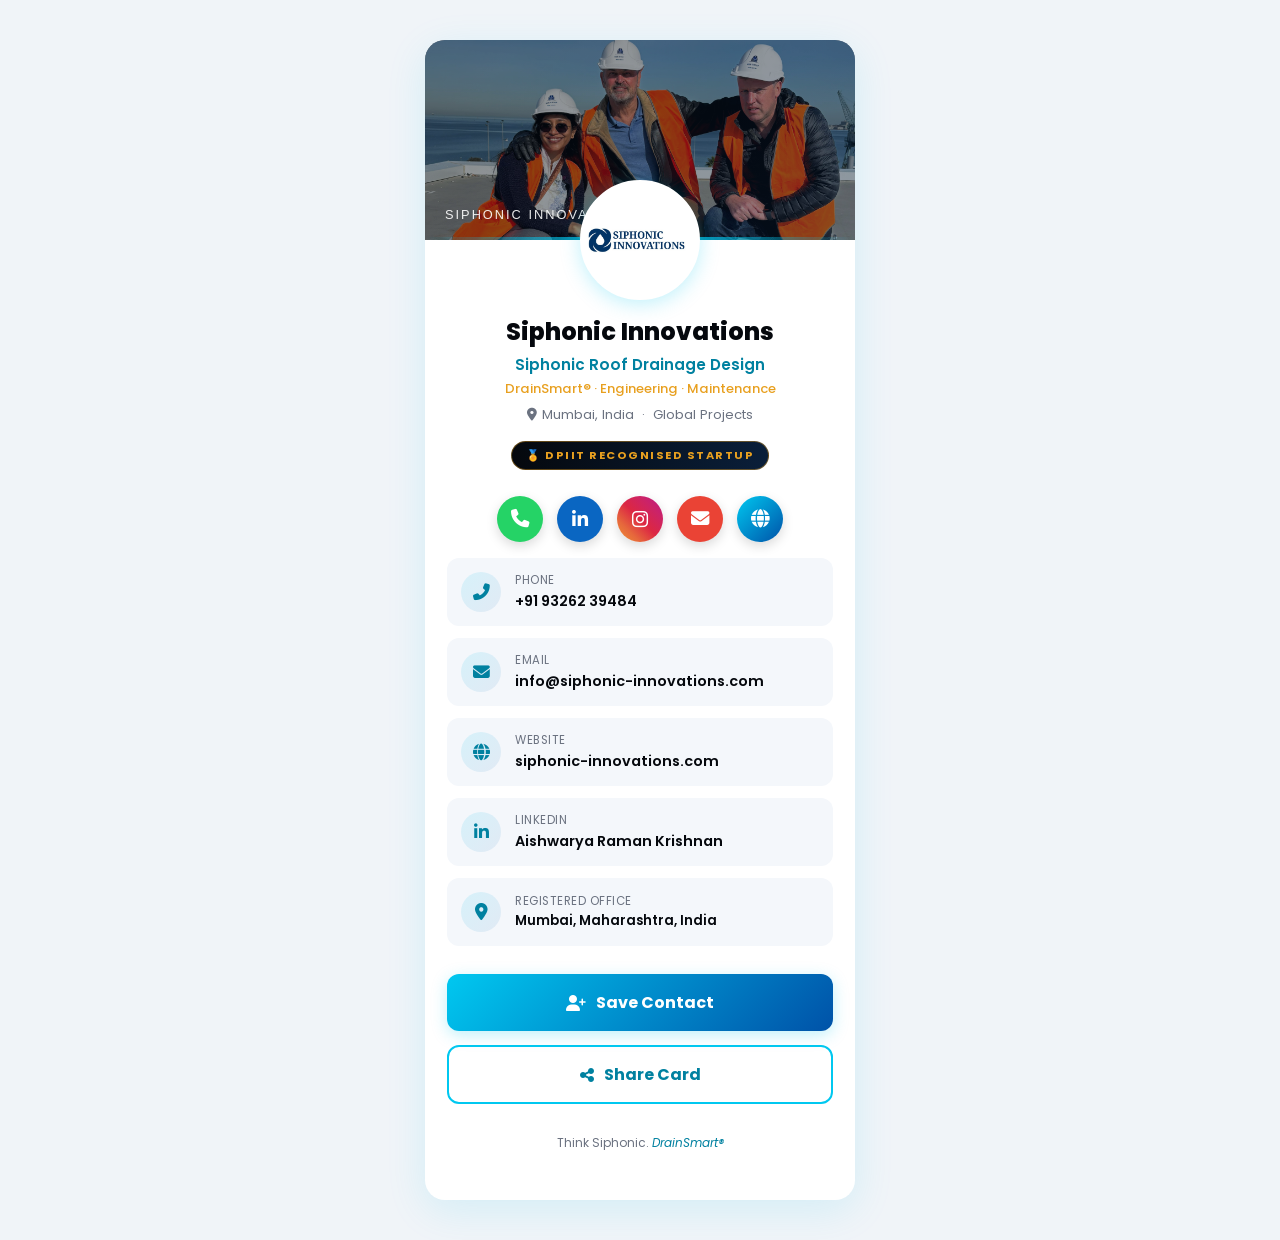
==== digital-card/index.html @ 970fdbce "UPDATED DIGITAL CARD AND CLIENT CHANGES" ====
<!DOCTYPE html>
<html lang="en">

<head>
    <meta charset="UTF-8">
    <meta name="viewport" content="width=device-width, initial-scale=1.0, maximum-scale=1.0, user-scalable=no">
    <title>Siphonic Innovations — Digital Card</title>
    <meta name="description" content="Siphonic Innovations LLP — Siphonic Roof Drainage Design & DrainSmart® Software. Connect with Aishwarya Raman Krishnan.">

    <!-- Google Fonts -->
    <link rel="preconnect" href="https://fonts.googleapis.com">
    <link rel="preconnect" href="https://fonts.gstatic.com" crossorigin>
    <link href="https://fonts.googleapis.com/css2?family=Poppins:wght@400;500;600;700;800&display=swap" rel="stylesheet">

    <!-- FontAwesome -->
    <link rel="stylesheet" href="https://cdnjs.cloudflare.com/ajax/libs/font-awesome/6.4.0/css/all.min.css">

    <style>
        :root {
            --cyan: #00C8F0;
            --gold: #E8A020;
            --navy: #05080D;
            --surface: #0E1824;
            --white: #FFFFFF;
            --muted: #7A94B0;
            --bg-body: #f0f4f8;
            --text-main: #1f2937;
            --text-muted: #6b7280;

            /* Social */
            --whatsapp: #25D366;
            --instagram: #E1306C;
            --linkedin: #0a66c2;
            --email: #EA4335;
            --website: #00C8F0;
        }

        * {
            margin: 0;
            padding: 0;
            box-sizing: border-box;
            font-family: 'Poppins', sans-serif;
            -webkit-tap-highlight-color: transparent;
        }

        body {
            background-color: var(--bg-body);
            color: var(--text-main);
            display: flex;
            justify-content: center;
            align-items: flex-start;
            min-height: 100vh;
        }

        .card-container {
            width: 100%;
            max-width: 430px;
            background-color: var(--white);
            min-height: 100vh;
            position: relative;
            box-shadow: 0 0 20px rgba(0, 0, 0, 0.05);
            padding-bottom: 48px;
        }

        @media (min-width: 431px) {
            body {
                align-items: center;
                padding: 40px 20px;
            }

            .card-container {
                min-height: auto;
                border-radius: 20px;
                overflow: hidden;
                box-shadow: 0 10px 40px rgba(0, 200, 240, 0.12);
            }
        }

        /* ── COVER BANNER ── */
        .cover-banner {
            height: 200px;
            background: linear-gradient(135deg, #05080D 0%, #0a1f3a 100%);
            position: relative;
            overflow: hidden;
        }

        .cover-image {
            width: 100%;
            height: 100%;
            object-fit: cover;
            object-position: center 30%;
            position: absolute;
            top: 0;
            left: 0;
            z-index: 0;
            opacity: 0.55;
        }

        /* Cyan accent line at bottom */
        .cover-banner::after {
            content: '';
            position: absolute;
            bottom: 0;
            left: 0;
            width: 100%;
            height: 3px;
            background: linear-gradient(90deg, transparent, var(--cyan), transparent);
            z-index: 2;
        }

        /* Company name watermark on cover */
        .cover-brand {
            position: absolute;
            bottom: 18px;
            left: 20px;
            z-index: 2;
            color: rgba(255,255,255,0.9);
            font-family: 'Syne', sans-serif;
            font-size: 0.8rem;
            letter-spacing: 2px;
            text-transform: uppercase;
        }

        /* ── PROFILE PHOTO ── */
        .profile-container {
            position: relative;
            display: flex;
            justify-content: center;
            margin-top: -60px;
            z-index: 2;
        }

        .profile-photo {
            width: 120px;
            height: 120px;
            border-radius: 50%;
            border: 4px solid var(--white);
            background-color: var(--white);
            object-fit: contain;
            box-shadow: 0 4px 20px rgba(0, 200, 240, 0.25);
        }

        /* ── INFO ── */
        .info-section {
            text-align: center;
            padding: 14px 25px 6px;
        }

        .name {
            font-family: 'Poppins', sans-serif;
            font-size: 1.5rem;
            font-weight: 800;
            color: var(--navy);
            margin-bottom: 4px;
        }

        .title {
            font-size: 0.95rem;
            font-weight: 600;
            color: var(--cyan);
            color: #0081a0;
            margin-bottom: 3px;
        }

        .subtitle {
            font-size: 0.82rem;
            color: var(--gold);
            font-weight: 500;
            margin-bottom: 4px;
        }

        .location {
            font-size: 0.82rem;
            color: var(--text-muted);
            display: flex;
            align-items: center;
            justify-content: center;
            gap: 5px;
            margin-top: 6px;
        }

        /* ── DPIIT BADGE ── */
        .badge-row {
            display: flex;
            justify-content: center;
            margin: 10px 0 4px;
        }

        .dpiit-badge {
            background: linear-gradient(90deg, #05080D, #0a1f3a);
            color: var(--gold);
            font-size: 0.7rem;
            font-weight: 700;
            letter-spacing: 1.5px;
            padding: 5px 14px;
            border-radius: 20px;
            border: 1px solid rgba(232, 160, 32, 0.4);
            text-transform: uppercase;
        }

        /* ── SOCIAL ICONS ROW ── */
        .actions-row {
            display: flex;
            justify-content: center;
            gap: 14px;
            padding: 22px 25px 10px;
        }

        .action-btn {
            width: 46px;
            height: 46px;
            border-radius: 50%;
            display: flex;
            align-items: center;
            justify-content: center;
            color: var(--white);
            font-size: 1.15rem;
            text-decoration: none;
            transition: transform 0.2s ease, box-shadow 0.2s ease;
            box-shadow: 0 4px 12px rgba(0,0,0,0.15);
        }

        .action-btn:active {
            transform: scale(0.94);
        }

        .btn-wa   { background-color: #25D366; }
        .btn-li   { background-color: var(--linkedin); }
        .btn-ig   { background: linear-gradient(45deg,#f09433,#e6683c,#dc2743,#cc2366,#bc1888); }
        .btn-email { background-color: #EA4335; }
        .btn-web  { background: linear-gradient(135deg, #00C8F0, #0052a8); }

        /* ── CONTACT LIST ── */
        .contact-list {
            padding: 6px 22px 0;
            display: flex;
            flex-direction: column;
            gap: 12px;
        }

        .contact-item {
            display: flex;
            align-items: center;
            gap: 14px;
            padding: 14px;
            background-color: #f4f7fb;
            border-radius: 12px;
            text-decoration: none;
            color: var(--text-main);
            transition: background-color 0.2s ease;
        }

        .contact-item:active {
            background-color: #e5e7eb;
        }

        .contact-icon {
            width: 40px;
            height: 40px;
            border-radius: 50%;
            background: linear-gradient(135deg, rgba(0,200,240,0.12), rgba(0,82,168,0.08));
            color: #0081a0;
            display: flex;
            align-items: center;
            justify-content: center;
            font-size: 1.05rem;
            flex-shrink: 0;
        }

        .contact-text {
            display: flex;
            flex-direction: column;
        }

        .contact-label {
            font-size: 0.72rem;
            color: var(--text-muted);
            margin-bottom: 2px;
            text-transform: uppercase;
            letter-spacing: 0.5px;
        }

        .contact-value {
            font-size: 0.9rem;
            font-weight: 600;
            color: var(--navy);
        }

        /* ── ACTION BUTTONS ── */
        .primary-actions {
            padding: 28px 22px 0;
            display: flex;
            flex-direction: column;
            gap: 14px;
        }

        .btn-save {
            width: 100%;
            padding: 16px;
            border-radius: 12px;
            border: none;
            background: linear-gradient(135deg, #00C8F0, #0052a8);
            color: var(--white);
            font-size: 1rem;
            font-weight: 700;
            display: flex;
            align-items: center;
            justify-content: center;
            gap: 10px;
            cursor: pointer;
            box-shadow: 0 4px 16px rgba(0, 200, 240, 0.25);
            transition: transform 0.2s ease, box-shadow 0.2s ease;
        }

        .btn-save:hover,
        .btn-save:active {
            transform: scale(0.99);
            box-shadow: 0 6px 22px rgba(0, 200, 240, 0.35);
        }

        .btn-share {
            width: 100%;
            padding: 15px;
            border-radius: 12px;
            border: 2px solid #00C8F0;
            background-color: transparent;
            color: #0081a0;
            font-size: 1rem;
            font-weight: 700;
            display: flex;
            align-items: center;
            justify-content: center;
            gap: 10px;
            cursor: pointer;
            transition: background-color 0.2s ease, transform 0.2s ease;
        }

        .btn-share:hover,
        .btn-share:active {
            transform: scale(0.99);
            background-color: rgba(0, 200, 240, 0.07);
        }

        /* ── FOOTER ── */
        .card-footer {
            text-align: center;
            margin-top: 30px;
            padding: 0 20px;
            color: var(--text-muted);
            font-size: 0.75rem;
        }

        .card-footer span {
            color: var(--cyan);
            font-style: italic;
            color: #0081a0;
        }

        /* ── TOAST ── */
        .toast {
            position: fixed;
            bottom: 24px;
            left: 50%;
            transform: translateX(-50%) translateY(100px);
            background-color: #05080D;
            color: white;
            padding: 12px 24px;
            border-radius: 8px;
            font-size: 0.88rem;
            border: 1px solid rgba(0,200,240,0.3);
            transition: transform 0.3s ease, opacity 0.3s ease;
            z-index: 1000;
            opacity: 0;
            pointer-events: none;
        }

        .toast.show {
            transform: translateX(-50%) translateY(0);
            opacity: 1;
        }
    </style>
</head>

<body>

    <div class="card-container">

        <!-- Cover Banner -->
        <div class="cover-banner">
            <img src="../images/GROUP.jpeg" alt="Siphonic Team" class="cover-image">
            <div class="cover-brand">Siphonic Innovations LLP</div>
        </div>

        <!-- Logo / Profile Photo -->
        <div class="profile-container">
            <img src="../images/LOGO BG.jpg" alt="Siphonic Innovations Logo" class="profile-photo">
        </div>

        <!-- Info -->
        <div class="info-section">
            <h1 class="name">Siphonic Innovations</h1>
            <h2 class="title">Siphonic Roof Drainage Design</h2>
            <div class="subtitle">DrainSmart® · Engineering · Maintenance</div>
            <div class="location">
                <i class="fas fa-map-marker-alt"></i> Mumbai, India &nbsp;·&nbsp; Global Projects
            </div>
        </div>

        <!-- DPIIT Badge -->
        <div class="badge-row">
            <span class="dpiit-badge">🏅 DPIIT Recognised Startup</span>
        </div>

        <!-- Social Icons -->
        <div class="actions-row">
            <a href="tel:+919326239484" class="action-btn btn-wa" aria-label="Call">
                <i class="fas fa-phone"></i>
            </a>
            <a href="https://www.linkedin.com/in/aishwarya-raman-krishnan" class="action-btn btn-li" aria-label="LinkedIn" target="_blank">
                <i class="fab fa-linkedin-in"></i>
            </a>
            <a href="https://www.instagram.com/siphonicinnovations" class="action-btn btn-ig" aria-label="Instagram" target="_blank">
                <i class="fab fa-instagram"></i>
            </a>
            <a href="mailto:info@siphonic-innovations.com" class="action-btn btn-email" aria-label="Email">
                <i class="fas fa-envelope"></i>
            </a>
            <a href="https://siphonic-innovations.com" class="action-btn btn-web" aria-label="Website" target="_blank">
                <i class="fas fa-globe"></i>
            </a>
        </div>

        <!-- Contact Details -->
        <div class="contact-list">

            <a href="tel:+919326239484" class="contact-item">
                <div class="contact-icon"><i class="fas fa-phone-alt"></i></div>
                <div class="contact-text">
                    <span class="contact-label">Phone</span>
                    <span class="contact-value">+91 93262 39484</span>
                </div>
            </a>

            <a href="mailto:info@siphonic-innovations.com" class="contact-item">
                <div class="contact-icon"><i class="fas fa-envelope"></i></div>
                <div class="contact-text">
                    <span class="contact-label">Email</span>
                    <span class="contact-value">info@siphonic-innovations.com</span>
                </div>
            </a>

            <a href="https://siphonic-innovations.com" class="contact-item" target="_blank">
                <div class="contact-icon"><i class="fas fa-globe"></i></div>
                <div class="contact-text">
                    <span class="contact-label">Website</span>
                    <span class="contact-value">siphonic-innovations.com</span>
                </div>
            </a>

            <a href="https://www.linkedin.com/in/aishwarya-raman-krishnan" class="contact-item" target="_blank">
                <div class="contact-icon"><i class="fab fa-linkedin-in"></i></div>
                <div class="contact-text">
                    <span class="contact-label">LinkedIn</span>
                    <span class="contact-value">Aishwarya Raman Krishnan</span>
                </div>
            </a>

            <div class="contact-item" style="cursor:default;">
                <div class="contact-icon"><i class="fas fa-map-marker-alt"></i></div>
                <div class="contact-text">
                    <span class="contact-label">Registered Office</span>
                    <span class="contact-value" style="font-size:0.82rem;line-height:1.4;">Mumbai, Maharashtra, India</span>
                </div>
            </div>

        </div>

        <!-- Save & Share -->
        <div class="primary-actions">
            <button class="btn-save" id="saveContactBtn">
                <i class="fas fa-user-plus"></i> Save Contact
            </button>
            <button class="btn-share" id="shareCardBtn">
                <i class="fas fa-share-alt"></i> Share Card
            </button>
        </div>

        <!-- Footer -->
        <div class="card-footer">
            <p>Think Siphonic. <span>DrainSmart®</span></p>
        </div>

    </div>

    <div class="toast" id="toast">Copied to clipboard!</div>

    <script>
        // ── SAVE VCARD ──
        document.getElementById('saveContactBtn').addEventListener('click', function () {
            const vcard = `BEGIN:VCARD
VERSION:3.0
FN:Siphonic Innovations LLP
ORG:Siphonic Innovations LLP
TITLE:Siphonic Roof Drainage Design & DrainSmart
TEL;TYPE=WORK,VOICE:+919326239484
EMAIL;TYPE=WORK:info@siphonic-innovations.com
URL:https://siphonic-innovations.com
ADR;TYPE=WORK:;;Mumbai;Maharashtra;;India
NOTE:DPIIT Recognised Startup. Siphonic Drainage Design | DrainSmart Software | Building Maintenance.
END:VCARD`;

            const blob = new Blob([vcard], { type: 'text/vcard' });
            const url = URL.createObjectURL(blob);
            const a = document.createElement('a');
            a.style.display = 'none';
            a.href = url;
            a.download = 'Siphonic_Innovations.vcf';
            document.body.appendChild(a);
            a.click();
            URL.revokeObjectURL(url);
            document.body.removeChild(a);
        });

        // ── SHARE / COPY ──
        document.getElementById('shareCardBtn').addEventListener('click', async function () {
            const shareData = {
                title: 'Siphonic Innovations — Digital Card',
                text: 'Connect with Siphonic Innovations LLP — Siphonic Roof Drainage & DrainSmart®',
                url: window.location.href
            };

            if (navigator.share) {
                try { await navigator.share(shareData); }
                catch (err) { console.error(err); }
            } else {
                try {
                    await navigator.clipboard.writeText(window.location.href);
                    showToast('Card link copied to clipboard!');
                } catch {
                    const ta = document.createElement('textarea');
                    ta.value = window.location.href;
                    document.body.appendChild(ta);
                    ta.select();
                    document.execCommand('copy');
                    document.body.removeChild(ta);
                    showToast('Card link copied to clipboard!');
                }
            }
        });

        function showToast(msg) {
            const t = document.getElementById('toast');
            t.textContent = msg;
            t.classList.add('show');
            setTimeout(() => t.classList.remove('show'), 3000);
        }
    </script>

</body>
</html>
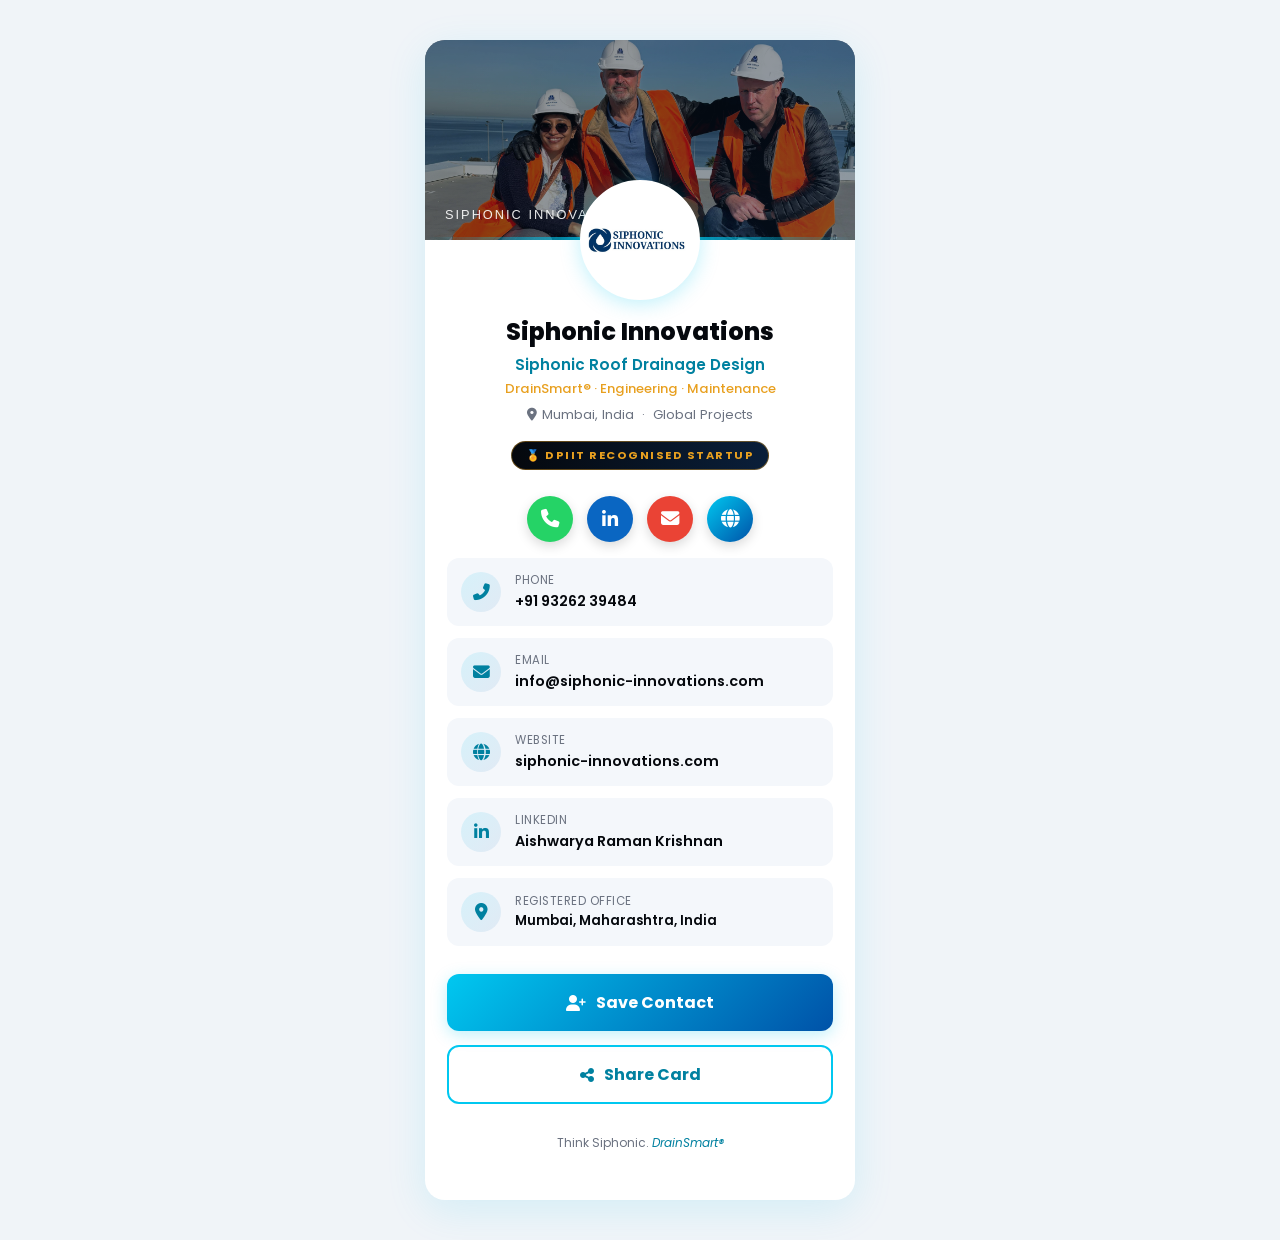
==== commit 6170903f: "UPDATED VIDEO OPACITY" ====
--- a/digital-card/index.html
+++ b/digital-card/index.html
@@ -5,12 +5,14 @@
     <meta charset="UTF-8">
     <meta name="viewport" content="width=device-width, initial-scale=1.0, maximum-scale=1.0, user-scalable=no">
     <title>Siphonic Innovations — Digital Card</title>
-    <meta name="description" content="Siphonic Innovations LLP — Siphonic Roof Drainage Design & DrainSmart® Software. Connect with Aishwarya Raman Krishnan.">
+    <meta name="description"
+        content="Siphonic Innovations LLP — Siphonic Roof Drainage Design & DrainSmart® Software. Connect with Aishwarya Raman Krishnan.">
 
     <!-- Google Fonts -->
     <link rel="preconnect" href="https://fonts.googleapis.com">
     <link rel="preconnect" href="https://fonts.gstatic.com" crossorigin>
-    <link href="https://fonts.googleapis.com/css2?family=Poppins:wght@400;500;600;700;800&display=swap" rel="stylesheet">
+    <link href="https://fonts.googleapis.com/css2?family=Poppins:wght@400;500;600;700;800&display=swap"
+        rel="stylesheet">
 
     <!-- FontAwesome -->
     <link rel="stylesheet" href="https://cdnjs.cloudflare.com/ajax/libs/font-awesome/6.4.0/css/all.min.css">
@@ -114,7 +116,7 @@
             bottom: 18px;
             left: 20px;
             z-index: 2;
-            color: rgba(255,255,255,0.9);
+            color: rgba(255, 255, 255, 0.9);
             font-family: 'Syne', sans-serif;
             font-size: 0.8rem;
             letter-spacing: 2px;
@@ -217,18 +219,32 @@
             font-size: 1.15rem;
             text-decoration: none;
             transition: transform 0.2s ease, box-shadow 0.2s ease;
-            box-shadow: 0 4px 12px rgba(0,0,0,0.15);
+            box-shadow: 0 4px 12px rgba(0, 0, 0, 0.15);
         }
 
         .action-btn:active {
             transform: scale(0.94);
         }
 
-        .btn-wa   { background-color: #25D366; }
-        .btn-li   { background-color: var(--linkedin); }
-        .btn-ig   { background: linear-gradient(45deg,#f09433,#e6683c,#dc2743,#cc2366,#bc1888); }
-        .btn-email { background-color: #EA4335; }
-        .btn-web  { background: linear-gradient(135deg, #00C8F0, #0052a8); }
+        .btn-wa {
+            background-color: #25D366;
+        }
+
+        .btn-li {
+            background-color: var(--linkedin);
+        }
+
+        .btn-ig {
+            background: linear-gradient(45deg, #f09433, #e6683c, #dc2743, #cc2366, #bc1888);
+        }
+
+        .btn-email {
+            background-color: #EA4335;
+        }
+
+        .btn-web {
+            background: linear-gradient(135deg, #00C8F0, #0052a8);
+        }
 
         /* ── CONTACT LIST ── */
         .contact-list {
@@ -258,7 +274,7 @@
             width: 40px;
             height: 40px;
             border-radius: 50%;
-            background: linear-gradient(135deg, rgba(0,200,240,0.12), rgba(0,82,168,0.08));
+            background: linear-gradient(135deg, rgba(0, 200, 240, 0.12), rgba(0, 82, 168, 0.08));
             color: #0081a0;
             display: flex;
             align-items: center;
@@ -367,7 +383,7 @@
             padding: 12px 24px;
             border-radius: 8px;
             font-size: 0.88rem;
-            border: 1px solid rgba(0,200,240,0.3);
+            border: 1px solid rgba(0, 200, 240, 0.3);
             transition: transform 0.3s ease, opacity 0.3s ease;
             z-index: 1000;
             opacity: 0;
@@ -416,12 +432,13 @@
             <a href="tel:+919326239484" class="action-btn btn-wa" aria-label="Call">
                 <i class="fas fa-phone"></i>
             </a>
-            <a href="https://www.linkedin.com/in/aishwarya-raman-krishnan" class="action-btn btn-li" aria-label="LinkedIn" target="_blank">
+            <a href="https://www.linkedin.com/in/aishwarya-raman-krishnan" class="action-btn btn-li"
+                aria-label="LinkedIn" target="_blank">
                 <i class="fab fa-linkedin-in"></i>
             </a>
-            <a href="https://www.instagram.com/siphonicinnovations" class="action-btn btn-ig" aria-label="Instagram" target="_blank">
+            <!-- <a href="https://www.instagram.com/siphonicinnovations" class="action-btn btn-ig" aria-label="Instagram" target="_blank">
                 <i class="fab fa-instagram"></i>
-            </a>
+            </a> -->
             <a href="mailto:info@siphonic-innovations.com" class="action-btn btn-email" aria-label="Email">
                 <i class="fas fa-envelope"></i>
             </a>
@@ -469,7 +486,8 @@
                 <div class="contact-icon"><i class="fas fa-map-marker-alt"></i></div>
                 <div class="contact-text">
                     <span class="contact-label">Registered Office</span>
-                    <span class="contact-value" style="font-size:0.82rem;line-height:1.4;">Mumbai, Maharashtra, India</span>
+                    <span class="contact-value" style="font-size:0.82rem;line-height:1.4;">Mumbai, Maharashtra,
+                        India</span>
                 </div>
             </div>
 
@@ -557,4 +575,5 @@
     </script>
 
 </body>
-</html>
+
+</html>
